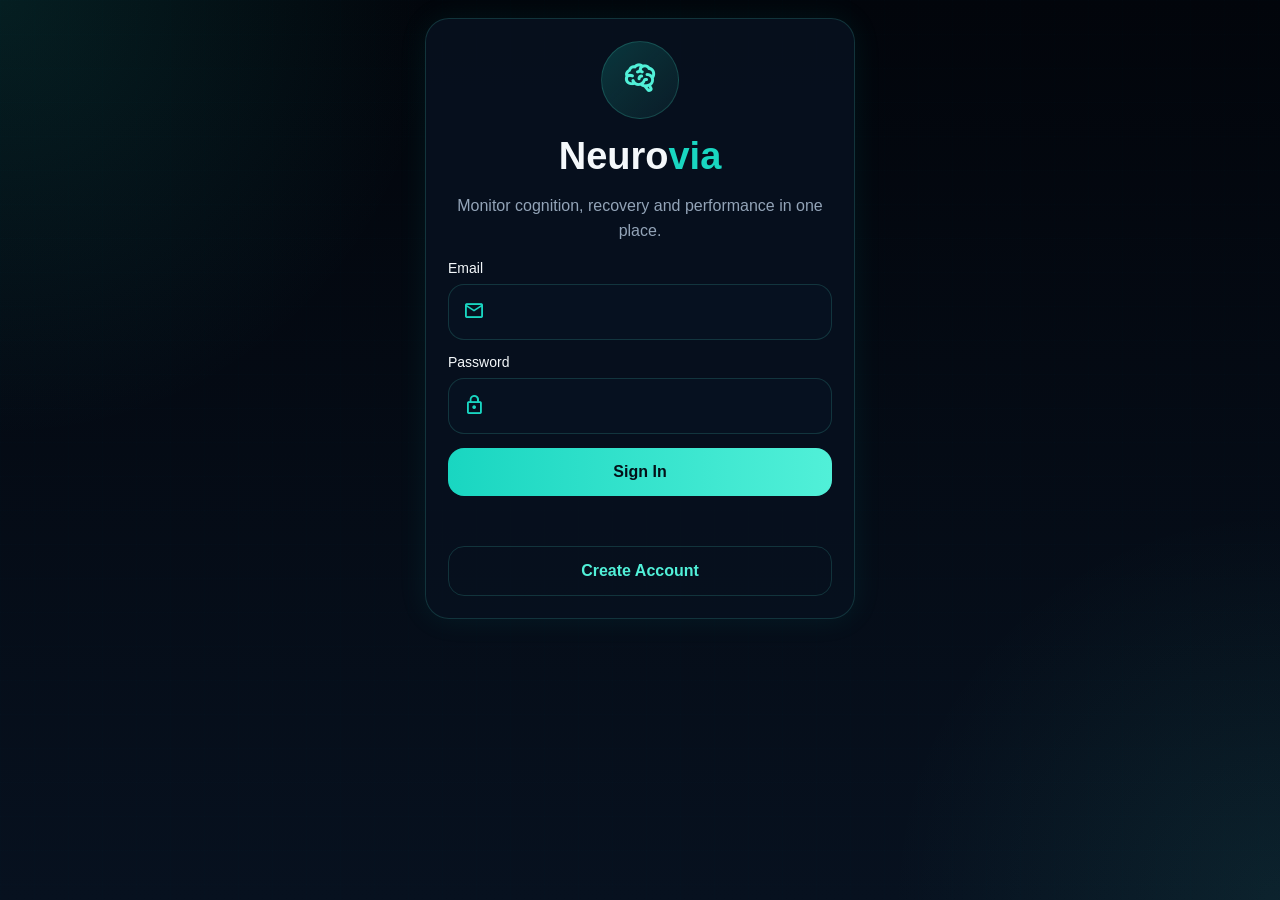
==== daily-update.html @ 48e44f4d "first commit" ====
<!DOCTYPE html>
<html lang="en">
<head>
  <meta charset="UTF-8" />
  <meta name="viewport" content="width=device-width, initial-scale=1.0" />
  <title>Daily Update - Neurovia</title>
  <link rel="stylesheet" href="css/materialdesignicons.min.css" />
  <link rel="stylesheet" href="css/personalizado.css" />
</head>
<body>
  <div class="grid-overlay"></div>
  <div class="screen-container">
    <div class="hero-card" style="max-width:520px;margin:auto;">
      <h1 class="section-title">Daily Data Update</h1>
      <p class="section-subtitle">Fill in today's data. This will update your scores, graphs and recommendations.</p>

      <form id="dailyUpdateForm">
        <div class="input-row"><label>What time did you sleep today?</label><div class="input-box"><input id="sleepTime" type="time"></div></div>
        <div class="input-row"><label>What time did you wake up today?</label><div class="input-box"><input id="wakeTime" type="time"></div></div>
        <div class="input-row"><label>How many liters of water did you drink today?</label><div class="input-box"><input id="waterLiters" type="number" step="0.1"></div></div>
        <div class="input-row"><label>Did you exercise today?</label><div class="input-box"><select id="exerciseToday"><option value="Yes">Yes</option><option value="No">No</option></select></div></div>
        <div class="input-row"><label>How many hours did you study today?</label><div class="input-box"><input id="studyHoursToday" type="number" step="0.5"></div></div>
        <div class="input-row"><label>Did you eat breakfast today?</label><div class="input-box"><select id="breakfastToday"><option value="Yes">Yes</option><option value="No">No</option></select></div></div>
        <div class="input-row"><label>Did you have difficulty sleeping today?</label><div class="input-box"><select id="difficultyToday"><option value="Yes">Yes</option><option value="No">No</option></select></div></div>
        <div class="input-row"><label>Did you feel mental fatigue today?</label><div class="input-box"><select id="fatigueToday"><option value="Yes">Yes</option><option value="No">No</option></select></div></div>
        <div class="input-row"><label>How stressed did you feel today? (1 to 10)</label><div class="input-box"><input id="stressToday" type="number" min="1" max="10"></div></div>
        <div class="input-row"><label>How rested did you feel on waking today? (0 to 4)</label><div class="input-box"><input id="restedToday" type="number" min="0" max="4"></div></div>
        <div class="input-row"><label>How distracting was your study environment today? (0 to 4)</label><div class="input-box"><input id="environmentToday" type="number" min="0" max="4"></div></div>
        <div class="input-row"><label>How many hours of screen use did you have before sleep today?</label><div class="input-box"><input id="screenHoursToday" type="number" step="0.5"></div></div>
        <div class="input-row"><label>How often did you take breaks while studying today? (0 to 4)</label><div class="input-box"><input id="breaksToday" type="number" min="0" max="4"></div></div>

        <button class="primary-btn" type="submit">Save today's data</button>
        <button class="secondary-btn" type="button" onclick="window.location.href='dashboard.html'">Back to dashboard</button>
        <p id="dailyUpdateMessage" class="message-text"></p>
      </form>
    </div>
  </div>

  <script src="js/storage.js"></script>
  <script src="js/questions.js"></script>
  <script src="js/scoring.js"></script>
  <script src="js/daily-update.js"></script>
</body>
</html>
---- css/personalizado.css ----
:root {
  --bg-main: #030712;
  --bg-secondary: #07111f;
  --card-bg: rgba(7, 17, 31, 0.92);
  --text-main: #f4f8fb;
  --text-soft: #93a4b8;
  --accent: #19d6c1;
  --accent-2: #51f0d8;
  --line: rgba(85, 242, 215, 0.16);
  --danger: #ff7b7b;
  --good: #34d399;
  --warn: #fbbf24;
  --bad: #fb7185;
}

* { box-sizing: border-box; }

html, body {
  margin: 0;
  padding: 0;
  min-height: 100%;
  font-family: Arial, Helvetica, sans-serif;
  background:
    radial-gradient(circle at top left, rgba(28, 213, 194, 0.12), transparent 28%),
    radial-gradient(circle at bottom right, rgba(71, 242, 215, 0.08), transparent 25%),
    linear-gradient(180deg, #02050b 0%, #07111f 100%);
  color: var(--text-main);
}

.screen-container {
  min-height: 100vh;
  padding: 18px 18px 96px;
  position: relative;
  overflow-x: hidden;
}

.grid-overlay {
  position: fixed;
  inset: 0;
  background-image:
    linear-gradient(rgba(35,82,108,0.12) 1px, transparent 1px),
    linear-gradient(90deg, rgba(35,82,108,0.12) 1px, transparent 1px);
  background-size: 34px 34px;
  opacity: 0.22;
  pointer-events: none;
  z-index: 0;
}

.hero-card, .card {
  position: relative;
  z-index: 1;
  background: var(--card-bg);
  border: 1px solid var(--line);
  border-radius: 24px;
  box-shadow: 0 0 30px rgba(25,214,193,0.08);
}

.hero-card {
  padding: 22px;
  margin-bottom: 18px;
}

.card {
  padding: 18px;
  margin-bottom: 16px;
}

.logo-circle {
  width: 78px;
  height: 78px;
  border-radius: 50%;
  display: flex;
  align-items: center;
  justify-content: center;
  background: linear-gradient(135deg, rgba(25,214,193,0.2), rgba(81,240,216,0.06));
  border: 1px solid rgba(81,240,216,0.18);
  margin: 0 auto 16px;
}

.logo-circle i {
  font-size: 36px;
  color: var(--accent-2);
}

.brand-title {
  font-size: 38px;
  margin: 0;
  font-weight: 800;
  text-align: center;
}

.brand-title span {
  color: var(--accent);
}

.brand-subtitle {
  color: var(--text-soft);
  line-height: 1.55;
  text-align: center;
}

.input-row {
  margin-bottom: 14px;
}

.input-row label {
  display: block;
  margin-bottom: 8px;
  font-size: 14px;
}

.input-box {
  display: flex;
  align-items: center;
  gap: 10px;
  min-height: 56px;
  padding: 0 14px;
  border-radius: 16px;
  border: 1px solid var(--line);
  background: rgba(8,18,34,0.85);
}

.input-box i {
  color: var(--accent);
  font-size: 22px;
}

.input-box input,
.input-box select,
.input-box textarea {
  flex: 1;
  background: transparent;
  color: var(--text-main);
  border: none;
  outline: none;
  font-size: 15px;
}

.primary-btn, .secondary-btn, .ghost-btn {
  width: 100%;
  border: none;
  border-radius: 16px;
  padding: 15px 16px;
  font-size: 16px;
  font-weight: 700;
  cursor: pointer;
}

.primary-btn {
  background: linear-gradient(90deg, var(--accent), var(--accent-2));
  color: #041018;
}

.secondary-btn {
  background: transparent;
  border: 1px solid var(--line);
  color: var(--accent-2);
}

.ghost-btn {
  background: rgba(255,255,255,0.04);
  color: var(--text-main);
}

.message-text {
  min-height: 20px;
  margin-top: 12px;
  color: var(--accent-2);
  text-align: center;
}

.message-text.error {
  color: var(--danger);
}

.progress-dots {
  display: grid;
  grid-template-columns: repeat(18, 1fr);
  gap: 4px;
  margin-bottom: 16px;
}

.progress-dot {
  height: 8px;
  border-radius: 999px;
  background: rgba(255,255,255,0.12);
}

.progress-dot.active {
  background: linear-gradient(90deg, var(--accent), var(--accent-2));
  box-shadow: 0 0 10px rgba(81,240,216,0.35);
}

.question-title {
  font-size: 25px;
  line-height: 1.35;
  text-align: center;
  margin-top: 0;
}

.question-subtitle, .muted {
  color: var(--text-soft);
}

.options-list {
  display: grid;
  gap: 12px;
}

.option-btn {
  width: 100%;
  text-align: left;
  min-height: 56px;
  border-radius: 16px;
  border: 1px solid var(--line);
  background: rgba(8,18,34,0.85);
  color: var(--text-main);
  padding: 14px 16px;
  font-size: 15px;
  cursor: pointer;
}

.option-btn.selected {
  border-color: rgba(81,240,216,0.65);
  background: rgba(25,214,193,0.16);
}

.row {
  display: grid;
  gap: 12px;
}

.row.two {
  grid-template-columns: repeat(2, 1fr);
}

.metric-card {
  padding: 16px;
  border-radius: 18px;
  background: rgba(255,255,255,0.04);
  border: 1px solid rgba(255,255,255,0.06);
}

.metric-label {
  font-size: 13px;
  color: var(--text-soft);
  text-transform: uppercase;
  letter-spacing: 1px;
}

.metric-value {
  font-size: 34px;
  margin-top: 8px;
  font-weight: 800;
}

.score-good { color: var(--good); }
.score-stable { color: var(--warn); }
.score-bad { color: var(--bad); }

.bar-wrap {
  margin-top: 10px;
}

.bar-label {
  display: flex;
  justify-content: space-between;
  font-size: 14px;
  margin-bottom: 6px;
}

.bar-bg {
  height: 10px;
  border-radius: 999px;
  background: rgba(255,255,255,0.08);
  overflow: hidden;
}

.bar-fill {
  height: 100%;
  border-radius: 999px;
  background: linear-gradient(90deg, var(--accent), var(--accent-2));
}

.compare-box {
  margin-top: 14px;
  padding: 14px;
  border-radius: 16px;
  background: rgba(255,255,255,0.03);
}

.tabbar {
  position: fixed;
  left: 0;
  right: 0;
  bottom: 0;
  display: grid;
  grid-template-columns: repeat(4, 1fr);
  gap: 8px;
  padding: 10px 10px calc(10px + env(safe-area-inset-bottom));
  background: rgba(9,14,24,0.96);
  border-top: 1px solid rgba(255,255,255,0.08);
  backdrop-filter: blur(8px);
  z-index: 10;
}

.tab-btn {
  border: none;
  background: transparent;
  color: var(--text-soft);
  padding: 10px 6px;
  border-radius: 14px;
  font-size: 12px;
  cursor: pointer;
}

.tab-btn i {
  display: block;
  font-size: 22px;
  margin-bottom: 4px;
}

.tab-btn.active {
  color: var(--accent-2);
  background: rgba(25,214,193,0.08);
}

.hidden {
  display: none !important;
}

.section-title {
  font-size: 28px;
  margin: 0 0 8px;
}

.section-subtitle {
  margin: 0 0 18px;
  color: var(--text-soft);
}

.recommendation-card {
  padding: 18px;
  border-radius: 20px;
  background: rgba(255,255,255,0.04);
  border: 1px solid var(--line);
  margin-bottom: 14px;
}

.recommendation-card h3 {
  margin-top: 0;
}

.profile-grid {
  display: grid;
  gap: 12px;
}

.profile-item {
  padding: 14px;
  border-radius: 16px;
  background: rgba(255,255,255,0.04);
}

.date-edit-row {
  display: grid;
  gap: 12px;
  margin: 14px 0;
}

@media (min-width: 768px) {
  .screen-container {
    max-width: 960px;
    margin: 0 auto;
  }

  .row.two {
    grid-template-columns: repeat(4, 1fr);
  }
}
.legend-row {
  display: flex;
  gap: 18px;
  flex-wrap: wrap;
  margin: 12px 0 4px;
}

.legend-item {
  display: flex;
  align-items: center;
  gap: 8px;
  color: var(--text-soft);
  font-size: 14px;
}

.legend-color {
  width: 14px;
  height: 14px;
  border-radius: 4px;
}

.legend-blue {
  background: #4da3ff;
}

.legend-green {
  background: #57f0c8;
}

.locked-field {
  opacity: 0.68;
  pointer-events: none;
}

.hidden-btn {
  display: none;
}

.mini-btn {
  border: 1px solid var(--line);
  background: transparent;
  color: var(--accent-2);
  border-radius: 12px;
  padding: 10px 12px;
  font-size: 13px;
  cursor: pointer;
  width: auto;
}

.profile-actions {
  display: grid;
  gap: 10px;
  margin-top: 16px;
}

.info-table {
  display: grid;
  gap: 10px;
}

.info-row {
  padding: 14px;
  border-radius: 16px;
  background: rgba(255,255,255,0.04);
  border: 1px solid rgba(255,255,255,0.05);
}

.chart-box {
  margin-top: 16px;
  padding: 14px;
  border-radius: 18px;
  background: rgba(255,255,255,0.03);
  border: 1px solid rgba(255,255,255,0.05);
}

.subtle-divider {
  height: 1px;
  background: rgba(255,255,255,0.08);
  margin: 18px 0;
}
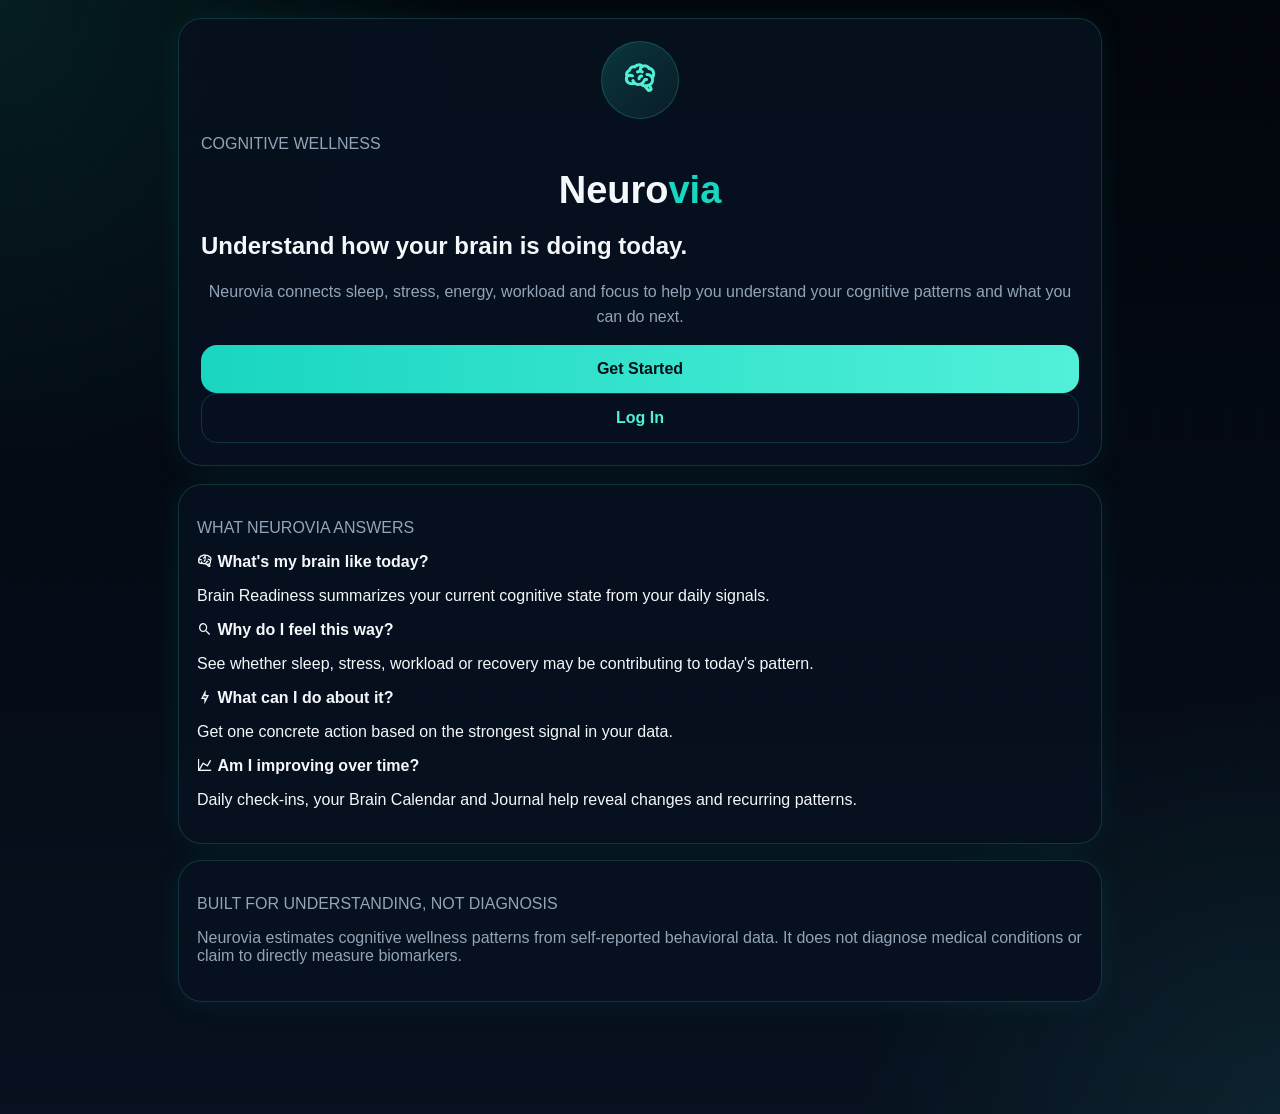
==== commit 7856f1f7: "Update daily-update.html" ====
--- a/daily-update.html
+++ b/daily-update.html
@@ -1,44 +1,381 @@
 <!DOCTYPE html>
 <html lang="en">
+
 <head>
-  <meta charset="UTF-8" />
-  <meta name="viewport" content="width=device-width, initial-scale=1.0" />
-  <title>Daily Update - Neurovia</title>
-  <link rel="stylesheet" href="css/materialdesignicons.min.css" />
-  <link rel="stylesheet" href="css/personalizado.css" />
+
+  <meta charset="UTF-8">
+
+  <meta
+    name="viewport"
+    content="width=device-width, initial-scale=1.0"
+  >
+
+  <title>
+    Daily Check-In - Neurovia
+  </title>
+
+  <link
+    rel="stylesheet"
+    href="css/materialdesignicons.min.css"
+  >
+
+  <link
+    rel="stylesheet"
+    href="css/personalizado.css"
+  >
+
 </head>
+
+
 <body>
+
   <div class="grid-overlay"></div>
-  <div class="screen-container">
-    <div class="hero-card" style="max-width:520px;margin:auto;">
-      <h1 class="section-title">Daily Data Update</h1>
-      <p class="section-subtitle">Fill in today's data. This will update your scores, graphs and recommendations.</p>
+
+
+  <main class="screen-container">
+
+    <div
+      class="hero-card"
+      style="max-width:520px;margin:0 auto;"
+    >
+
+      <p class="muted">
+        DAILY CHECK-IN
+      </p>
+
+
+      <h1 class="section-title">
+        How is your brain doing today?
+      </h1>
+
+
+      <p class="section-subtitle">
+        A quick check-in helps Neurovia estimate
+        cognitive load, recovery, sleep debt and
+        Brain Readiness.
+      </p>
+
 
       <form id="dailyUpdateForm">
-        <div class="input-row"><label>What time did you sleep today?</label><div class="input-box"><input id="sleepTime" type="time"></div></div>
-        <div class="input-row"><label>What time did you wake up today?</label><div class="input-box"><input id="wakeTime" type="time"></div></div>
-        <div class="input-row"><label>How many liters of water did you drink today?</label><div class="input-box"><input id="waterLiters" type="number" step="0.1"></div></div>
-        <div class="input-row"><label>Did you exercise today?</label><div class="input-box"><select id="exerciseToday"><option value="Yes">Yes</option><option value="No">No</option></select></div></div>
-        <div class="input-row"><label>How many hours did you study today?</label><div class="input-box"><input id="studyHoursToday" type="number" step="0.5"></div></div>
-        <div class="input-row"><label>Did you eat breakfast today?</label><div class="input-box"><select id="breakfastToday"><option value="Yes">Yes</option><option value="No">No</option></select></div></div>
-        <div class="input-row"><label>Did you have difficulty sleeping today?</label><div class="input-box"><select id="difficultyToday"><option value="Yes">Yes</option><option value="No">No</option></select></div></div>
-        <div class="input-row"><label>Did you feel mental fatigue today?</label><div class="input-box"><select id="fatigueToday"><option value="Yes">Yes</option><option value="No">No</option></select></div></div>
-        <div class="input-row"><label>How stressed did you feel today? (1 to 10)</label><div class="input-box"><input id="stressToday" type="number" min="1" max="10"></div></div>
-        <div class="input-row"><label>How rested did you feel on waking today? (0 to 4)</label><div class="input-box"><input id="restedToday" type="number" min="0" max="4"></div></div>
-        <div class="input-row"><label>How distracting was your study environment today? (0 to 4)</label><div class="input-box"><input id="environmentToday" type="number" min="0" max="4"></div></div>
-        <div class="input-row"><label>How many hours of screen use did you have before sleep today?</label><div class="input-box"><input id="screenHoursToday" type="number" step="0.5"></div></div>
-        <div class="input-row"><label>How often did you take breaks while studying today? (0 to 4)</label><div class="input-box"><input id="breaksToday" type="number" min="0" max="4"></div></div>
-
-        <button class="primary-btn" type="submit">Save today's data</button>
-        <button class="secondary-btn" type="button" onclick="window.location.href='dashboard.html'">Back to dashboard</button>
-        <p id="dailyUpdateMessage" class="message-text"></p>
+
+
+        <div class="input-row">
+
+          <label>
+            What time did you fall asleep?
+          </label>
+
+          <div class="input-box">
+
+            <i class="mdi mdi-weather-night"></i>
+
+            <input
+              id="sleepTime"
+              type="time"
+              required
+            >
+
+          </div>
+
+        </div>
+
+
+        <div class="input-row">
+
+          <label>
+            What time did you wake up?
+          </label>
+
+          <div class="input-box">
+
+            <i class="mdi mdi-weather-sunset-up"></i>
+
+            <input
+              id="wakeTime"
+              type="time"
+              required
+            >
+
+          </div>
+
+        </div>
+
+
+        <div class="input-row">
+
+          <label>
+            How was your sleep quality?
+          </label>
+
+          <div class="input-box">
+
+            <i class="mdi mdi-bed-outline"></i>
+
+            <select
+              id="sleepQuality"
+              required
+            >
+
+              <option value="">
+                Select 1–10
+              </option>
+
+              <option value="1">
+                1 — Very poor
+              </option>
+
+              <option value="2">2</option>
+
+              <option value="3">3</option>
+
+              <option value="4">4</option>
+
+              <option value="5">
+                5 — Average
+              </option>
+
+              <option value="6">6</option>
+
+              <option value="7">7</option>
+
+              <option value="8">8</option>
+
+              <option value="9">9</option>
+
+              <option value="10">
+                10 — Excellent
+              </option>
+
+            </select>
+
+          </div>
+
+        </div>
+
+
+        <div class="input-row">
+
+          <label>
+            How stressed do you feel today?
+          </label>
+
+          <div class="input-box">
+
+            <i class="mdi mdi-brain"></i>
+
+            <select
+              id="stressLevel"
+              required
+            >
+
+              <option value="">
+                Select 1–10
+              </option>
+
+              <option value="1">
+                1 — Very low
+              </option>
+
+              <option value="2">2</option>
+              <option value="3">3</option>
+              <option value="4">4</option>
+
+              <option value="5">
+                5 — Moderate
+              </option>
+
+              <option value="6">6</option>
+              <option value="7">7</option>
+              <option value="8">8</option>
+              <option value="9">9</option>
+
+              <option value="10">
+                10 — Very high
+              </option>
+
+            </select>
+
+          </div>
+
+        </div>
+
+
+        <div class="input-row">
+
+          <label>
+            How is your energy today?
+          </label>
+
+          <div class="input-box">
+
+            <i class="mdi mdi-lightning-bolt-outline"></i>
+
+            <select
+              id="energyLevel"
+              required
+            >
+
+              <option value="">
+                Select 1–10
+              </option>
+
+              <option value="1">
+                1 — Exhausted
+              </option>
+
+              <option value="2">2</option>
+              <option value="3">3</option>
+              <option value="4">4</option>
+
+              <option value="5">
+                5 — Moderate
+              </option>
+
+              <option value="6">6</option>
+              <option value="7">7</option>
+              <option value="8">8</option>
+              <option value="9">9</option>
+
+              <option value="10">
+                10 — Very energized
+              </option>
+
+            </select>
+
+          </div>
+
+        </div>
+
+
+        <div class="input-row">
+
+          <label>
+            How mentally demanding is your day?
+          </label>
+
+          <div class="input-box">
+
+            <i class="mdi mdi-chart-timeline-variant"></i>
+
+            <select
+              id="workloadLevel"
+              required
+            >
+
+              <option value="">
+                Select 1–10
+              </option>
+
+              <option value="1">
+                1 — Very light
+              </option>
+
+              <option value="2">2</option>
+              <option value="3">3</option>
+              <option value="4">4</option>
+
+              <option value="5">
+                5 — Moderate
+              </option>
+
+              <option value="6">6</option>
+              <option value="7">7</option>
+              <option value="8">8</option>
+              <option value="9">9</option>
+
+              <option value="10">
+                10 — Extremely demanding
+              </option>
+
+            </select>
+
+          </div>
+
+        </div>
+
+
+        <div class="input-row">
+
+          <label>
+            How well can you focus today?
+          </label>
+
+          <div class="input-box">
+
+            <i class="mdi mdi-crosshairs-gps"></i>
+
+            <select
+              id="focusLevel"
+              required
+            >
+
+              <option value="">
+                Select 1–10
+              </option>
+
+              <option value="1">
+                1 — Cannot focus
+              </option>
+
+              <option value="2">2</option>
+              <option value="3">3</option>
+              <option value="4">4</option>
+
+              <option value="5">
+                5 — Moderate
+              </option>
+
+              <option value="6">6</option>
+              <option value="7">7</option>
+              <option value="8">8</option>
+              <option value="9">9</option>
+
+              <option value="10">
+                10 — Very focused
+              </option>
+
+            </select>
+
+          </div>
+
+        </div>
+
+
+        <button
+          class="primary-btn"
+          type="submit"
+        >
+          Analyze my day
+        </button>
+
+
+        <button
+          class="secondary-btn"
+          type="button"
+          style="margin-top:10px;"
+          onclick="window.location.href='dashboard.html'"
+        >
+          Back
+        </button>
+
+
+        <p
+          id="dailyUpdateMessage"
+          class="message-text"
+        ></p>
+
       </form>
+
     </div>
-  </div>
+
+  </main>
+
 
   <script src="js/storage.js"></script>
-  <script src="js/questions.js"></script>
+
   <script src="js/scoring.js"></script>
+
   <script src="js/daily-update.js"></script>
+
 </body>
 </html>
--- a/css/personalizado.css
+++ b/css/personalizado.css
@@ -457,4 +457,278 @@
   height: 1px;
   background: rgba(255,255,255,0.08);
   margin: 18px 0;
+}
+/* =========================
+   NEW NEUROVIA EXPERIENCE
+   ========================= */
+
+.brain-readiness-number {
+  font-size: 76px;
+  line-height: 1;
+  font-weight: 900;
+  letter-spacing: -4px;
+  margin: 18px 0 10px;
+  background:
+    linear-gradient(
+      135deg,
+      #ffffff,
+      var(--accent-2)
+    );
+  -webkit-background-clip: text;
+  -webkit-text-fill-color: transparent;
+}
+
+.signal-grid {
+  display: grid;
+  grid-template-columns:
+    repeat(2, 1fr);
+  gap: 10px;
+}
+
+.signal-grid > div {
+  padding: 14px;
+  border-radius: 16px;
+  background:
+    rgba(255,255,255,0.04);
+  border:
+    1px solid
+    rgba(255,255,255,0.06);
+}
+
+.signal-grid span {
+  display: block;
+  color: var(--text-soft);
+  font-size: 12px;
+  text-transform: uppercase;
+  letter-spacing: 0.8px;
+  margin-bottom: 7px;
+}
+
+.signal-grid strong {
+  font-size: 20px;
+}
+
+.recovery-action {
+  margin-top: 14px;
+  padding: 16px;
+  border-radius: 16px;
+  background:
+    rgba(25,214,193,0.08);
+  border:
+    1px solid
+    rgba(81,240,216,0.16);
+  line-height: 1.55;
+}
+
+
+/* Brain Calendar */
+
+.brain-calendar-list {
+  display: grid;
+  gap: 12px;
+}
+
+.calendar-day-card {
+  padding: 16px;
+  border-radius: 18px;
+  background:
+    rgba(255,255,255,0.035);
+  border:
+    1px solid
+    rgba(255,255,255,0.07);
+}
+
+.calendar-day-top {
+  display: flex;
+  align-items: center;
+  justify-content: space-between;
+  gap: 12px;
+  margin-bottom: 12px;
+}
+
+.risk-pill {
+  padding: 6px 10px;
+  border-radius: 999px;
+  font-size: 11px;
+  font-weight: 800;
+  text-transform: uppercase;
+  letter-spacing: 0.8px;
+}
+
+.risk-low {
+  border-color:
+    rgba(52,211,153,0.22);
+}
+
+.risk-low .risk-pill {
+  color: #34d399;
+  background:
+    rgba(52,211,153,0.10);
+}
+
+.risk-moderate {
+  border-color:
+    rgba(251,191,36,0.30);
+}
+
+.risk-moderate .risk-pill {
+  color: #fbbf24;
+  background:
+    rgba(251,191,36,0.10);
+}
+
+.risk-high {
+  border-color:
+    rgba(251,113,133,0.35);
+  box-shadow:
+    0 0 25px
+    rgba(251,113,133,0.06);
+}
+
+.risk-high .risk-pill {
+  color: #fb7185;
+  background:
+    rgba(251,113,133,0.12);
+}
+
+.calendar-event {
+  display: flex;
+  justify-content: space-between;
+  align-items: center;
+  gap: 12px;
+  padding: 11px 0;
+  border-top:
+    1px solid
+    rgba(255,255,255,0.05);
+}
+
+.delete-event-btn,
+.delete-journal-btn {
+  width: 34px;
+  height: 34px;
+  flex: 0 0 34px;
+  border: none;
+  border-radius: 50%;
+  background:
+    rgba(251,113,133,0.10);
+  color: #fb7185;
+  font-size: 20px;
+  cursor: pointer;
+}
+
+.calendar-warning {
+  margin-top: 12px;
+  padding: 12px;
+  border-radius: 14px;
+  background:
+    rgba(251,191,36,0.06);
+  color: var(--text-soft);
+  line-height: 1.5;
+  font-size: 14px;
+}
+
+
+/* Brain Journal */
+
+.journal-tags {
+  display: flex;
+  flex-wrap: wrap;
+  gap: 8px;
+}
+
+.journal-tag input {
+  display: none;
+}
+
+.journal-tag span {
+  display: block;
+  padding: 9px 12px;
+  border-radius: 999px;
+  border:
+    1px solid
+    var(--line);
+  color:
+    var(--text-soft);
+  font-size: 13px;
+  cursor: pointer;
+}
+
+.journal-tag input:checked + span {
+  color:
+    var(--accent-2);
+  background:
+    rgba(25,214,193,0.14);
+  border-color:
+    rgba(81,240,216,0.5);
+}
+
+.pattern-card {
+  padding: 15px;
+  margin-top: 10px;
+  border-radius: 16px;
+  background:
+    rgba(25,214,193,0.055);
+  border:
+    1px solid
+    rgba(81,240,216,0.12);
+}
+
+.pattern-card p {
+  margin-bottom: 0;
+  color: var(--text-soft);
+  line-height: 1.5;
+}
+
+.journal-entry {
+  padding: 15px 0;
+  border-bottom:
+    1px solid
+    rgba(255,255,255,0.07);
+}
+
+.journal-entry:last-child {
+  border-bottom: none;
+}
+
+.journal-entry-top {
+  display: flex;
+  align-items: center;
+  justify-content: space-between;
+}
+
+.journal-entry p {
+  color: var(--text-soft);
+  line-height: 1.5;
+}
+
+.journal-tag-row {
+  display: flex;
+  flex-wrap: wrap;
+  gap: 6px;
+}
+
+.journal-tag-row span {
+  padding: 6px 9px;
+  border-radius: 999px;
+  font-size: 11px;
+  background:
+    rgba(81,240,216,0.08);
+  color:
+    var(--accent-2);
+}
+
+
+/* Desktop */
+
+@media (min-width: 768px) {
+
+  .signal-grid {
+    grid-template-columns:
+      repeat(5, 1fr);
+  }
+
+  .brain-readiness-number {
+    font-size: 92px;
+  }
+
 }
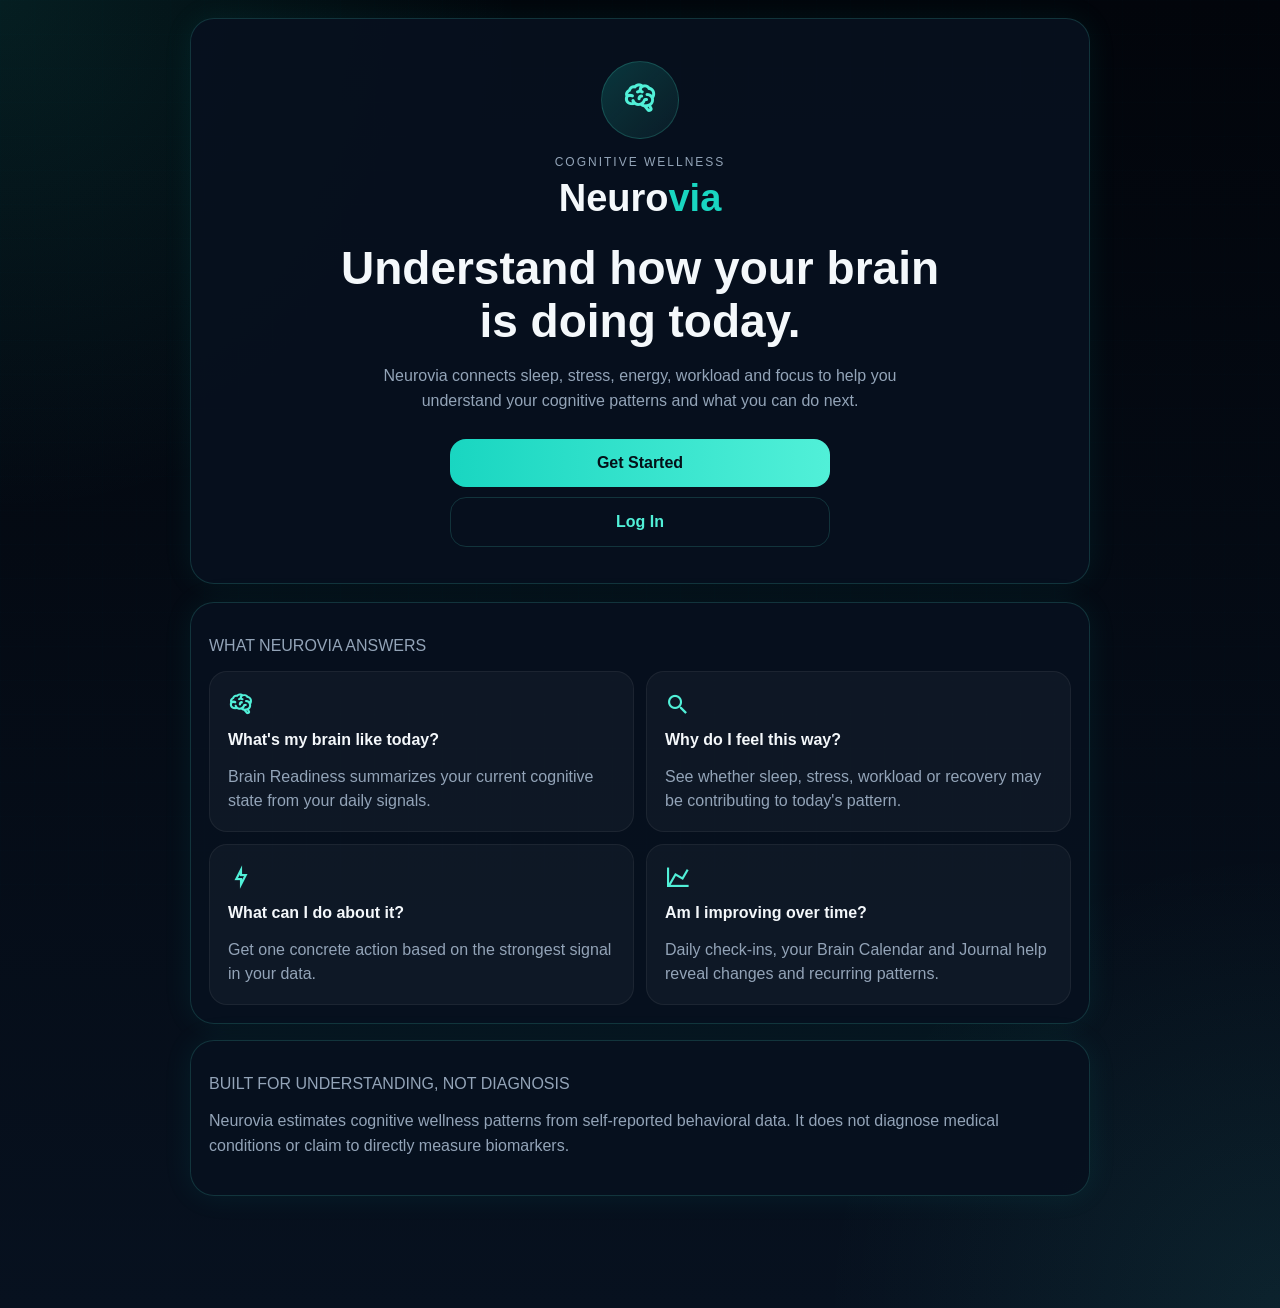
==== commit 7a391c09: "Update daily-update.html" ====
--- a/daily-update.html
+++ b/daily-update.html
@@ -1,4 +1,5 @@
 <!DOCTYPE html>
+
 <html lang="en">
 
 <head>
@@ -34,10 +35,15 @@
 
   <main class="screen-container">
 
+
     <div
       class="hero-card"
-      style="max-width:520px;margin:0 auto;"
+      style="
+        max-width:520px;
+        margin:0 auto;
+      "
     >
+
 
       <p class="muted">
         DAILY CHECK-IN
@@ -50,24 +56,37 @@
 
 
       <p class="section-subtitle">
-        A quick check-in helps Neurovia estimate
-        cognitive load, recovery, sleep debt and
-        Brain Readiness.
+
+        Track the signals that change from
+        day to day.
+
+        Neurovia uses them to estimate
+        Brain Readiness, Recovery and
+        Cognitive Load and to build
+        personal patterns over time.
+
       </p>
 
 
       <form id="dailyUpdateForm">
 
 
+        <!-- SLEEP TIME -->
+
+
         <div class="input-row">
 
           <label>
             What time did you fall asleep?
           </label>
 
-          <div class="input-box">
-
-            <i class="mdi mdi-weather-night"></i>
+
+          <div class="input-box">
+
+            <i
+              class="mdi mdi-weather-night"
+            ></i>
+
 
             <input
               id="sleepTime"
@@ -80,15 +99,22 @@
         </div>
 
 
+        <!-- WAKE TIME -->
+
+
         <div class="input-row">
 
           <label>
             What time did you wake up?
           </label>
 
-          <div class="input-box">
-
-            <i class="mdi mdi-weather-sunset-up"></i>
+
+          <div class="input-box">
+
+            <i
+              class="mdi mdi-weather-sunset-up"
+            ></i>
+
 
             <input
               id="wakeTime"
@@ -101,15 +127,22 @@
         </div>
 
 
+        <!-- SLEEP QUALITY -->
+
+
         <div class="input-row">
 
           <label>
             How was your sleep quality?
           </label>
 
-          <div class="input-box">
-
-            <i class="mdi mdi-bed-outline"></i>
+
+          <div class="input-box">
+
+            <i
+              class="mdi mdi-bed-outline"
+            ></i>
+
 
             <select
               id="sleepQuality"
@@ -153,15 +186,137 @@
         </div>
 
 
+        <!-- RESTED -->
+
+
+        <div class="input-row">
+
+          <label>
+            How rested did you feel when you woke up?
+          </label>
+
+
+          <div class="input-box">
+
+            <i
+              class="mdi mdi-weather-sunny"
+            ></i>
+
+
+            <select
+              id="restedLevel"
+              required
+            >
+
+              <option value="">
+                Select 1–10
+              </option>
+
+              <option value="1">
+                1 — Not rested at all
+              </option>
+
+              <option value="2">2</option>
+
+              <option value="3">3</option>
+
+              <option value="4">4</option>
+
+              <option value="5">
+                5 — Moderate
+              </option>
+
+              <option value="6">6</option>
+
+              <option value="7">7</option>
+
+              <option value="8">8</option>
+
+              <option value="9">9</option>
+
+              <option value="10">
+                10 — Fully rested
+              </option>
+
+            </select>
+
+          </div>
+
+        </div>
+
+
+        <!-- SCREEN BEFORE SLEEP -->
+
+
+        <div class="input-row">
+
+          <label>
+
+            How much screen time did you have
+            during the hour before sleep?
+
+          </label>
+
+
+          <div class="input-box">
+
+            <i
+              class="mdi mdi-cellphone"
+            ></i>
+
+
+            <select
+              id="screenBeforeSleep"
+              required
+            >
+
+              <option value="">
+                Select
+              </option>
+
+              <option value="None">
+                None
+              </option>
+
+              <option value="Less than 15 min">
+                Less than 15 min
+              </option>
+
+              <option value="15 to 30 min">
+                15 to 30 min
+              </option>
+
+              <option value="30 to 45 min">
+                30 to 45 min
+              </option>
+
+              <option value="More than 45 min">
+                More than 45 min
+              </option>
+
+            </select>
+
+          </div>
+
+        </div>
+
+
+        <!-- STRESS -->
+
+
         <div class="input-row">
 
           <label>
             How stressed do you feel today?
           </label>
 
-          <div class="input-box">
-
-            <i class="mdi mdi-brain"></i>
+
+          <div class="input-box">
+
+            <i
+              class="mdi mdi-brain"
+            ></i>
+
 
             <select
               id="stressLevel"
@@ -177,7 +332,9 @@
               </option>
 
               <option value="2">2</option>
+
               <option value="3">3</option>
+
               <option value="4">4</option>
 
               <option value="5">
@@ -185,8 +342,11 @@
               </option>
 
               <option value="6">6</option>
+
               <option value="7">7</option>
+
               <option value="8">8</option>
+
               <option value="9">9</option>
 
               <option value="10">
@@ -200,15 +360,22 @@
         </div>
 
 
+        <!-- ENERGY -->
+
+
         <div class="input-row">
 
           <label>
             How is your energy today?
           </label>
 
-          <div class="input-box">
-
-            <i class="mdi mdi-lightning-bolt-outline"></i>
+
+          <div class="input-box">
+
+            <i
+              class="mdi mdi-lightning-bolt-outline"
+            ></i>
+
 
             <select
               id="energyLevel"
@@ -224,7 +391,9 @@
               </option>
 
               <option value="2">2</option>
+
               <option value="3">3</option>
+
               <option value="4">4</option>
 
               <option value="5">
@@ -232,8 +401,11 @@
               </option>
 
               <option value="6">6</option>
+
               <option value="7">7</option>
+
               <option value="8">8</option>
+
               <option value="9">9</option>
 
               <option value="10">
@@ -247,15 +419,22 @@
         </div>
 
 
-        <div class="input-row">
-
-          <label>
-            How mentally demanding is your day?
-          </label>
-
-          <div class="input-box">
-
-            <i class="mdi mdi-chart-timeline-variant"></i>
+        <!-- MENTAL DEMAND -->
+
+
+        <div class="input-row">
+
+          <label>
+            How mentally demanding was your day?
+          </label>
+
+
+          <div class="input-box">
+
+            <i
+              class="mdi mdi-chart-timeline-variant"
+            ></i>
+
 
             <select
               id="workloadLevel"
@@ -271,7 +450,9 @@
               </option>
 
               <option value="2">2</option>
+
               <option value="3">3</option>
+
               <option value="4">4</option>
 
               <option value="5">
@@ -279,8 +460,11 @@
               </option>
 
               <option value="6">6</option>
+
               <option value="7">7</option>
+
               <option value="8">8</option>
+
               <option value="9">9</option>
 
               <option value="10">
@@ -294,15 +478,127 @@
         </div>
 
 
-        <div class="input-row">
-
-          <label>
-            How well can you focus today?
-          </label>
-
-          <div class="input-box">
-
-            <i class="mdi mdi-crosshairs-gps"></i>
+        <!-- DISTRACTION -->
+
+
+        <div class="input-row">
+
+          <label>
+            How distracting was your environment?
+          </label>
+
+
+          <div class="input-box">
+
+            <i
+              class="mdi mdi-eye-off-outline"
+            ></i>
+
+
+            <select
+              id="distractionLevel"
+              required
+            >
+
+              <option value="">
+                Select 1–5
+              </option>
+
+              <option value="1">
+                1 — Very focused environment
+              </option>
+
+              <option value="2">
+                2 — Slightly distracting
+              </option>
+
+              <option value="3">
+                3 — Moderately distracting
+              </option>
+
+              <option value="4">
+                4 — Very distracting
+              </option>
+
+              <option value="5">
+                5 — Extremely distracting
+              </option>
+
+            </select>
+
+          </div>
+
+        </div>
+
+
+        <!-- BREAKS -->
+
+
+        <div class="input-row">
+
+          <label>
+
+            Did you take real breaks between
+            demanding activities today?
+
+          </label>
+
+
+          <div class="input-box">
+
+            <i
+              class="mdi mdi-coffee-outline"
+            ></i>
+
+
+            <select
+              id="breaksLevel"
+              required
+            >
+
+              <option value="">
+                Select
+              </option>
+
+              <option value="None">
+                None
+              </option>
+
+              <option value="Few">
+                Few
+              </option>
+
+              <option value="Some">
+                Some
+              </option>
+
+              <option value="Enough">
+                Enough
+              </option>
+
+            </select>
+
+          </div>
+
+        </div>
+
+
+        <!-- FOCUS -->
+
+
+        <div class="input-row">
+
+          <label>
+            How well could you focus today?
+          </label>
+
+
+          <div class="input-box">
+
+            <i
+              class="mdi mdi-crosshairs-gps"
+            ></i>
+
 
             <select
               id="focusLevel"
@@ -314,11 +610,13 @@
               </option>
 
               <option value="1">
-                1 — Cannot focus
+                1 — Could not focus
               </option>
 
               <option value="2">2</option>
+
               <option value="3">3</option>
+
               <option value="4">4</option>
 
               <option value="5">
@@ -326,8 +624,11 @@
               </option>
 
               <option value="6">6</option>
+
               <option value="7">7</option>
+
               <option value="8">8</option>
+
               <option value="9">9</option>
 
               <option value="10">
@@ -353,7 +654,10 @@
           class="secondary-btn"
           type="button"
           style="margin-top:10px;"
-          onclick="window.location.href='dashboard.html'"
+          onclick="
+            window.location.href =
+            'dashboard.html'
+          "
         >
           Back
         </button>
@@ -364,18 +668,31 @@
           class="message-text"
         ></p>
 
+
       </form>
 
+
     </div>
 
+
   </main>
 
 
-  <script src="js/storage.js"></script>
-
-  <script src="js/scoring.js"></script>
-
-  <script src="js/daily-update.js"></script>
+  <script
+    src="js/storage.js"
+  ></script>
+
+
+  <script
+    src="js/scoring.js"
+  ></script>
+
+
+  <script
+    src="js/daily-update.js"
+  ></script>
+
 
 </body>
+
 </html>
--- a/css/personalizado.css
+++ b/css/personalizado.css
@@ -13,18 +13,42 @@
   --bad: #fb7185;
 }
 
-* { box-sizing: border-box; }
-
-html, body {
+* {
+  box-sizing: border-box;
+}
+
+html,
+body {
   margin: 0;
   padding: 0;
   min-height: 100%;
   font-family: Arial, Helvetica, sans-serif;
-  background:
-    radial-gradient(circle at top left, rgba(28, 213, 194, 0.12), transparent 28%),
-    radial-gradient(circle at bottom right, rgba(71, 242, 215, 0.08), transparent 25%),
-    linear-gradient(180deg, #02050b 0%, #07111f 100%);
+
+  background:
+    radial-gradient(
+      circle at top left,
+      rgba(28, 213, 194, 0.12),
+      transparent 28%
+    ),
+    radial-gradient(
+      circle at bottom right,
+      rgba(71, 242, 215, 0.08),
+      transparent 25%
+    ),
+    linear-gradient(
+      180deg,
+      #02050b 0%,
+      #07111f 100%
+    );
+
   color: var(--text-main);
+}
+
+button,
+input,
+select,
+textarea {
+  font-family: inherit;
 }
 
 .screen-container {
@@ -37,22 +61,40 @@
 .grid-overlay {
   position: fixed;
   inset: 0;
+
   background-image:
-    linear-gradient(rgba(35,82,108,0.12) 1px, transparent 1px),
-    linear-gradient(90deg, rgba(35,82,108,0.12) 1px, transparent 1px);
+    linear-gradient(
+      rgba(35,82,108,0.12) 1px,
+      transparent 1px
+    ),
+    linear-gradient(
+      90deg,
+      rgba(35,82,108,0.12) 1px,
+      transparent 1px
+    );
+
   background-size: 34px 34px;
   opacity: 0.22;
   pointer-events: none;
   z-index: 0;
 }
 
-.hero-card, .card {
+.hero-card,
+.card {
   position: relative;
   z-index: 1;
+
   background: var(--card-bg);
-  border: 1px solid var(--line);
+
+  border:
+    1px solid
+    var(--line);
+
   border-radius: 24px;
-  box-shadow: 0 0 30px rgba(25,214,193,0.08);
+
+  box-shadow:
+    0 0 30px
+    rgba(25,214,193,0.08);
 }
 
 .hero-card {
@@ -69,12 +111,24 @@
   width: 78px;
   height: 78px;
   border-radius: 50%;
+
   display: flex;
   align-items: center;
   justify-content: center;
-  background: linear-gradient(135deg, rgba(25,214,193,0.2), rgba(81,240,216,0.06));
-  border: 1px solid rgba(81,240,216,0.18);
-  margin: 0 auto 16px;
+
+  background:
+    linear-gradient(
+      135deg,
+      rgba(25,214,193,0.2),
+      rgba(81,240,216,0.06)
+    );
+
+  border:
+    1px solid
+    rgba(81,240,216,0.18);
+
+  margin:
+    0 auto 16px;
 }
 
 .logo-circle i {
@@ -113,11 +167,18 @@
   display: flex;
   align-items: center;
   gap: 10px;
+
   min-height: 56px;
   padding: 0 14px;
+
   border-radius: 16px;
-  border: 1px solid var(--line);
-  background: rgba(8,18,34,0.85);
+
+  border:
+    1px solid
+    var(--line);
+
+  background:
+    rgba(8,18,34,0.85);
 }
 
 .input-box i {
@@ -129,43 +190,76 @@
 .input-box select,
 .input-box textarea {
   flex: 1;
+  width: 100%;
+
   background: transparent;
   color: var(--text-main);
+
   border: none;
   outline: none;
+
   font-size: 15px;
 }
 
-.primary-btn, .secondary-btn, .ghost-btn {
+.input-box textarea {
+  resize: vertical;
+  padding: 14px 0;
+}
+
+.input-box select option {
+  background: #07111f;
+  color: var(--text-main);
+}
+
+.primary-btn,
+.secondary-btn,
+.ghost-btn {
   width: 100%;
   border: none;
   border-radius: 16px;
+
   padding: 15px 16px;
+
   font-size: 16px;
   font-weight: 700;
+
   cursor: pointer;
 }
 
 .primary-btn {
-  background: linear-gradient(90deg, var(--accent), var(--accent-2));
+  background:
+    linear-gradient(
+      90deg,
+      var(--accent),
+      var(--accent-2)
+    );
+
   color: #041018;
 }
 
 .secondary-btn {
   background: transparent;
-  border: 1px solid var(--line);
+
+  border:
+    1px solid
+    var(--line);
+
   color: var(--accent-2);
 }
 
 .ghost-btn {
-  background: rgba(255,255,255,0.04);
+  background:
+    rgba(255,255,255,0.04);
+
   color: var(--text-main);
 }
 
 .message-text {
   min-height: 20px;
   margin-top: 12px;
+
   color: var(--accent-2);
+
   text-align: center;
 }
 
@@ -175,30 +269,47 @@
 
 .progress-dots {
   display: grid;
-  grid-template-columns: repeat(18, 1fr);
+
+  grid-template-columns:
+    repeat(18, 1fr);
+
   gap: 4px;
+
   margin-bottom: 16px;
 }
 
 .progress-dot {
   height: 8px;
   border-radius: 999px;
-  background: rgba(255,255,255,0.12);
+
+  background:
+    rgba(255,255,255,0.12);
 }
 
 .progress-dot.active {
-  background: linear-gradient(90deg, var(--accent), var(--accent-2));
-  box-shadow: 0 0 10px rgba(81,240,216,0.35);
+  background:
+    linear-gradient(
+      90deg,
+      var(--accent),
+      var(--accent-2)
+    );
+
+  box-shadow:
+    0 0 10px
+    rgba(81,240,216,0.35);
 }
 
 .question-title {
   font-size: 25px;
   line-height: 1.35;
+
   text-align: center;
+
   margin-top: 0;
 }
 
-.question-subtitle, .muted {
+.question-subtitle,
+.muted {
   color: var(--text-soft);
 }
 
@@ -210,19 +321,33 @@
 .option-btn {
   width: 100%;
   text-align: left;
+
   min-height: 56px;
+
   border-radius: 16px;
-  border: 1px solid var(--line);
-  background: rgba(8,18,34,0.85);
+
+  border:
+    1px solid
+    var(--line);
+
+  background:
+    rgba(8,18,34,0.85);
+
   color: var(--text-main);
+
   padding: 14px 16px;
+
   font-size: 15px;
+
   cursor: pointer;
 }
 
 .option-btn.selected {
-  border-color: rgba(81,240,216,0.65);
-  background: rgba(25,214,193,0.16);
+  border-color:
+    rgba(81,240,216,0.65);
+
+  background:
+    rgba(25,214,193,0.16);
 }
 
 .row {
@@ -231,19 +356,27 @@
 }
 
 .row.two {
-  grid-template-columns: repeat(2, 1fr);
+  grid-template-columns:
+    repeat(2, 1fr);
 }
 
 .metric-card {
   padding: 16px;
+
   border-radius: 18px;
-  background: rgba(255,255,255,0.04);
-  border: 1px solid rgba(255,255,255,0.06);
+
+  background:
+    rgba(255,255,255,0.04);
+
+  border:
+    1px solid
+    rgba(255,255,255,0.06);
 }
 
 .metric-label {
   font-size: 13px;
   color: var(--text-soft);
+
   text-transform: uppercase;
   letter-spacing: 1px;
 }
@@ -254,9 +387,17 @@
   font-weight: 800;
 }
 
-.score-good { color: var(--good); }
-.score-stable { color: var(--warn); }
-.score-bad { color: var(--bad); }
+.score-good {
+  color: var(--good);
+}
+
+.score-stable {
+  color: var(--warn);
+}
+
+.score-bad {
+  color: var(--bad);
+}
 
 .bar-wrap {
   margin-top: 10px;
@@ -265,64 +406,114 @@
 .bar-label {
   display: flex;
   justify-content: space-between;
+
   font-size: 14px;
+
   margin-bottom: 6px;
 }
 
 .bar-bg {
   height: 10px;
+
   border-radius: 999px;
-  background: rgba(255,255,255,0.08);
+
+  background:
+    rgba(255,255,255,0.08);
+
   overflow: hidden;
 }
 
 .bar-fill {
   height: 100%;
+
   border-radius: 999px;
-  background: linear-gradient(90deg, var(--accent), var(--accent-2));
+
+  background:
+    linear-gradient(
+      90deg,
+      var(--accent),
+      var(--accent-2)
+    );
 }
 
 .compare-box {
   margin-top: 14px;
   padding: 14px;
+
   border-radius: 16px;
-  background: rgba(255,255,255,0.03);
+
+  background:
+    rgba(255,255,255,0.03);
 }
 
 .tabbar {
   position: fixed;
+
   left: 0;
   right: 0;
   bottom: 0;
+
   display: grid;
-  grid-template-columns: repeat(4, 1fr);
+
+  grid-template-columns:
+    repeat(4, 1fr);
+
   gap: 8px;
-  padding: 10px 10px calc(10px + env(safe-area-inset-bottom));
-  background: rgba(9,14,24,0.96);
-  border-top: 1px solid rgba(255,255,255,0.08);
-  backdrop-filter: blur(8px);
+
+  padding:
+    10px
+    10px
+    calc(
+      10px +
+      env(safe-area-inset-bottom)
+    );
+
+  background:
+    rgba(9,14,24,0.96);
+
+  border-top:
+    1px solid
+    rgba(255,255,255,0.08);
+
+  backdrop-filter:
+    blur(8px);
+
   z-index: 10;
 }
 
 .tab-btn {
   border: none;
-  background: transparent;
-  color: var(--text-soft);
-  padding: 10px 6px;
+
+  background:
+    transparent;
+
+  color:
+    var(--text-soft);
+
+  padding:
+    10px 6px;
+
   border-radius: 14px;
+
   font-size: 12px;
+
   cursor: pointer;
 }
 
 .tab-btn i {
   display: block;
+
   font-size: 22px;
+
   margin-bottom: 4px;
 }
 
 .tab-btn.active {
-  color: var(--accent-2);
-  background: rgba(25,214,193,0.08);
+  color:
+    var(--accent-2);
+
+  background:
+    rgba(25,214,193,0.08);
 }
 
 .hidden {
@@ -331,19 +522,33 @@
 
 .section-title {
   font-size: 28px;
-  margin: 0 0 8px;
+
+  margin:
+    0 0 8px;
 }
 
 .section-subtitle {
-  margin: 0 0 18px;
-  color: var(--text-soft);
+  margin:
+    0 0 18px;
+
+  color:
+    var(--text-soft);
+
+  line-height: 1.55;
 }
 
 .recommendation-card {
   padding: 18px;
+
   border-radius: 20px;
-  background: rgba(255,255,255,0.04);
-  border: 1px solid var(--line);
+
+  background:
+    rgba(255,255,255,0.04);
+
+  border:
+    1px solid
+    var(--line);
+
   margin-bottom: 14px;
 }
 
@@ -358,44 +563,45 @@
 
 .profile-item {
   padding: 14px;
+
   border-radius: 16px;
-  background: rgba(255,255,255,0.04);
+
+  background:
+    rgba(255,255,255,0.04);
 }
 
 .date-edit-row {
   display: grid;
   gap: 12px;
-  margin: 14px 0;
-}
-
-@media (min-width: 768px) {
-  .screen-container {
-    max-width: 960px;
-    margin: 0 auto;
-  }
-
-  .row.two {
-    grid-template-columns: repeat(4, 1fr);
-  }
-}
+
+  margin:
+    14px 0;
+}
+
 .legend-row {
   display: flex;
   gap: 18px;
   flex-wrap: wrap;
-  margin: 12px 0 4px;
+
+  margin:
+    12px 0 4px;
 }
 
 .legend-item {
   display: flex;
   align-items: center;
   gap: 8px;
-  color: var(--text-soft);
+
+  color:
+    var(--text-soft);
+
   font-size: 14px;
 }
 
 .legend-color {
   width: 14px;
   height: 14px;
+
   border-radius: 4px;
 }
 
@@ -417,19 +623,32 @@
 }
 
 .mini-btn {
-  border: 1px solid var(--line);
-  background: transparent;
-  color: var(--accent-2);
+  border:
+    1px solid
+    var(--line);
+
+  background:
+    transparent;
+
+  color:
+    var(--accent-2);
+
   border-radius: 12px;
-  padding: 10px 12px;
+
+  padding:
+    10px 12px;
+
   font-size: 13px;
+
   cursor: pointer;
+
   width: auto;
 }
 
 .profile-actions {
   display: grid;
   gap: 10px;
+
   margin-top: 16px;
 }
 
@@ -440,56 +659,89 @@
 
 .info-row {
   padding: 14px;
+
   border-radius: 16px;
-  background: rgba(255,255,255,0.04);
-  border: 1px solid rgba(255,255,255,0.05);
+
+  background:
+    rgba(255,255,255,0.04);
+
+  border:
+    1px solid
+    rgba(255,255,255,0.05);
 }
 
 .chart-box {
   margin-top: 16px;
+
   padding: 14px;
+
   border-radius: 18px;
-  background: rgba(255,255,255,0.03);
-  border: 1px solid rgba(255,255,255,0.05);
+
+  background:
+    rgba(255,255,255,0.03);
+
+  border:
+    1px solid
+    rgba(255,255,255,0.05);
 }
 
 .subtle-divider {
   height: 1px;
-  background: rgba(255,255,255,0.08);
-  margin: 18px 0;
-}
+
+  background:
+    rgba(255,255,255,0.08);
+
+  margin:
+    18px 0;
+}
+
+
 /* =========================
-   NEW NEUROVIA EXPERIENCE
+   DAILY DASHBOARD
    ========================= */
 
 .brain-readiness-number {
   font-size: 76px;
   line-height: 1;
+
   font-weight: 900;
+
   letter-spacing: -4px;
-  margin: 18px 0 10px;
+
+  margin:
+    18px 0 10px;
+
   background:
     linear-gradient(
       135deg,
       #ffffff,
       var(--accent-2)
     );
-  -webkit-background-clip: text;
-  -webkit-text-fill-color: transparent;
+
+  -webkit-background-clip:
+    text;
+
+  -webkit-text-fill-color:
+    transparent;
 }
 
 .signal-grid {
   display: grid;
+
   grid-template-columns:
     repeat(2, 1fr);
+
   gap: 10px;
 }
 
 .signal-grid > div {
   padding: 14px;
+
   border-radius: 16px;
+
   background:
     rgba(255,255,255,0.04);
+
   border:
     1px solid
     rgba(255,255,255,0.06);
@@ -497,11 +749,20 @@
 
 .signal-grid span {
   display: block;
-  color: var(--text-soft);
+
+  color:
+    var(--text-soft);
+
   font-size: 12px;
-  text-transform: uppercase;
-  letter-spacing: 0.8px;
-  margin-bottom: 7px;
+
+  text-transform:
+    uppercase;
+
+  letter-spacing:
+    0.8px;
+
+  margin-bottom:
+    7px;
 }
 
 .signal-grid strong {
@@ -510,18 +771,25 @@
 
 .recovery-action {
   margin-top: 14px;
+
   padding: 16px;
+
   border-radius: 16px;
+
   background:
     rgba(25,214,193,0.08);
+
   border:
     1px solid
     rgba(81,240,216,0.16);
+
   line-height: 1.55;
 }
 
 
-/* Brain Calendar */
+/* =========================
+   BRAIN CALENDAR
+   ========================= */
 
 .brain-calendar-list {
   display: grid;
@@ -530,9 +798,12 @@
 
 .calendar-day-card {
   padding: 16px;
+
   border-radius: 18px;
+
   background:
     rgba(255,255,255,0.035);
+
   border:
     1px solid
     rgba(255,255,255,0.07);
@@ -541,18 +812,29 @@
 .calendar-day-top {
   display: flex;
   align-items: center;
-  justify-content: space-between;
+  justify-content:
+    space-between;
+
   gap: 12px;
+
   margin-bottom: 12px;
 }
 
 .risk-pill {
-  padding: 6px 10px;
+  padding:
+    6px 10px;
+
   border-radius: 999px;
+
   font-size: 11px;
+
   font-weight: 800;
-  text-transform: uppercase;
-  letter-spacing: 0.8px;
+
+  text-transform:
+    uppercase;
+
+  letter-spacing:
+    0.8px;
 }
 
 .risk-low {
@@ -562,6 +844,7 @@
 
 .risk-low .risk-pill {
   color: #34d399;
+
   background:
     rgba(52,211,153,0.10);
 }
@@ -573,6 +856,7 @@
 
 .risk-moderate .risk-pill {
   color: #fbbf24;
+
   background:
     rgba(251,191,36,0.10);
 }
@@ -580,6 +864,7 @@
 .risk-high {
   border-color:
     rgba(251,113,133,0.35);
+
   box-shadow:
     0 0 25px
     rgba(251,113,133,0.06);
@@ -587,16 +872,24 @@
 
 .risk-high .risk-pill {
   color: #fb7185;
+
   background:
     rgba(251,113,133,0.12);
 }
 
 .calendar-event {
   display: flex;
-  justify-content: space-between;
+
+  justify-content:
+    space-between;
+
   align-items: center;
+
   gap: 12px;
-  padding: 11px 0;
+
+  padding:
+    11px 0;
+
   border-top:
     1px solid
     rgba(255,255,255,0.05);
@@ -606,33 +899,51 @@
 .delete-journal-btn {
   width: 34px;
   height: 34px;
-  flex: 0 0 34px;
+
+  flex:
+    0 0 34px;
+
   border: none;
+
   border-radius: 50%;
+
   background:
     rgba(251,113,133,0.10);
+
   color: #fb7185;
+
   font-size: 20px;
+
   cursor: pointer;
 }
 
 .calendar-warning {
   margin-top: 12px;
+
   padding: 12px;
+
   border-radius: 14px;
+
   background:
     rgba(251,191,36,0.06);
-  color: var(--text-soft);
+
+  color:
+    var(--text-soft);
+
   line-height: 1.5;
+
   font-size: 14px;
 }
 
 
-/* Brain Journal */
+/* =========================
+   BRAIN JOURNAL
+   ========================= */
 
 .journal-tags {
   display: flex;
   flex-wrap: wrap;
+
   gap: 8px;
 }
 
@@ -642,32 +953,46 @@
 
 .journal-tag span {
   display: block;
-  padding: 9px 12px;
-  border-radius: 999px;
+
+  padding:
+    9px 12px;
+
+  border-radius:
+    999px;
+
   border:
     1px solid
     var(--line);
+
   color:
     var(--text-soft);
+
   font-size: 13px;
+
   cursor: pointer;
 }
 
 .journal-tag input:checked + span {
   color:
     var(--accent-2);
+
   background:
     rgba(25,214,193,0.14);
+
   border-color:
     rgba(81,240,216,0.5);
 }
 
 .pattern-card {
   padding: 15px;
+
   margin-top: 10px;
+
   border-radius: 16px;
+
   background:
     rgba(25,214,193,0.055);
+
   border:
     1px solid
     rgba(81,240,216,0.12);
@@ -675,12 +1000,17 @@
 
 .pattern-card p {
   margin-bottom: 0;
-  color: var(--text-soft);
+
+  color:
+    var(--text-soft);
+
   line-height: 1.5;
 }
 
 .journal-entry {
-  padding: 15px 0;
+  padding:
+    15px 0;
+
   border-bottom:
     1px solid
     rgba(255,255,255,0.07);
@@ -692,35 +1022,161 @@
 
 .journal-entry-top {
   display: flex;
+
   align-items: center;
-  justify-content: space-between;
+
+  justify-content:
+    space-between;
 }
 
 .journal-entry p {
-  color: var(--text-soft);
+  color:
+    var(--text-soft);
+
   line-height: 1.5;
 }
 
 .journal-tag-row {
   display: flex;
   flex-wrap: wrap;
+
   gap: 6px;
 }
 
 .journal-tag-row span {
-  padding: 6px 9px;
-  border-radius: 999px;
+  padding:
+    6px 9px;
+
+  border-radius:
+    999px;
+
   font-size: 11px;
+
   background:
     rgba(81,240,216,0.08);
+
   color:
     var(--accent-2);
 }
 
 
-/* Desktop */
+/* =========================
+   PUBLIC LANDING PAGE
+   ========================= */
+
+.landing-shell {
+  max-width: 900px;
+
+  margin:
+    0 auto;
+}
+
+.landing-hero {
+  text-align: center;
+
+  padding-top: 42px;
+
+  padding-bottom: 36px;
+}
+
+.landing-label {
+  font-size: 12px;
+
+  letter-spacing: 2px;
+
+  margin-bottom: 8px;
+}
+
+.landing-headline {
+  max-width: 620px;
+
+  margin:
+    22px auto 12px;
+
+  font-size: 32px;
+
+  line-height: 1.15;
+}
+
+.landing-hero
+.brand-subtitle {
+  max-width: 590px;
+
+  margin-left: auto;
+
+  margin-right: auto;
+}
+
+.landing-actions {
+  display: grid;
+
+  gap: 10px;
+
+  max-width: 380px;
+
+  margin:
+    26px auto 0;
+}
+
+.landing-question-grid {
+  display: grid;
+
+  gap: 12px;
+}
+
+.landing-question {
+  padding: 18px;
+
+  border-radius: 18px;
+
+  background:
+    rgba(255,255,255,0.035);
+
+  border:
+    1px solid
+    rgba(255,255,255,0.06);
+}
+
+.landing-question i {
+  display: block;
+
+  color:
+    var(--accent-2);
+
+  font-size: 26px;
+
+  margin-bottom: 10px;
+}
+
+.landing-question strong {
+  font-size: 16px;
+}
+
+.landing-question p {
+  color:
+    var(--text-soft);
+
+  line-height: 1.5;
+
+  margin-bottom: 0;
+}
+
+
+/* =========================
+   RESPONSIVE
+   ========================= */
 
 @media (min-width: 768px) {
+
+  .screen-container {
+    max-width: 960px;
+    margin: 0 auto;
+  }
+
+  .row.two {
+    grid-template-columns:
+      repeat(4, 1fr);
+  }
 
   .signal-grid {
     grid-template-columns:
@@ -731,4 +1187,684 @@
     font-size: 92px;
   }
 
+  .landing-headline {
+    font-size: 46px;
+  }
+
+  .landing-question-grid {
+    grid-template-columns:
+      repeat(2, 1fr);
+  }
+
+}
+/* =========================================
+   NEUROVIA - IMPROVEMENT / CALENDAR UPDATE
+   ========================================= */
+
+
+/* Five bottom tabs */
+
+.tabbar {
+  grid-template-columns:
+    repeat(5, 1fr);
+}
+
+.tab-btn {
+  padding:
+    9px 3px;
+}
+
+
+/* =========================================
+   FIVE-LEVEL OVERLOAD SYSTEM
+   ========================================= */
+
+.risk-super-light {
+  border-color:
+    rgba(59, 130, 246, 0.38);
+}
+
+.risk-super-light .risk-pill {
+  color:
+    #60a5fa;
+
+  background:
+    rgba(59, 130, 246, 0.13);
+}
+
+
+.risk-light {
+  border-color:
+    rgba(52, 211, 153, 0.34);
+}
+
+.risk-light .risk-pill {
+  color:
+    #34d399;
+
+  background:
+    rgba(52, 211, 153, 0.12);
+}
+
+
+.risk-moderate {
+  border-color:
+    rgba(250, 204, 21, 0.40);
+}
+
+.risk-moderate .risk-pill {
+  color:
+    #facc15;
+
+  background:
+    rgba(250, 204, 21, 0.12);
+}
+
+
+.risk-high {
+  border-color:
+    rgba(234, 88, 12, 0.48);
+
+  box-shadow:
+    0 0 24px
+    rgba(234, 88, 12, 0.06);
+}
+
+.risk-high .risk-pill {
+  color:
+    #f97316;
+
+  background:
+    rgba(234, 88, 12, 0.13);
+}
+
+
+.risk-super-high {
+  border-color:
+    rgba(220, 20, 60, 0.52);
+
+  box-shadow:
+    0 0 28px
+    rgba(220, 20, 60, 0.08);
+}
+
+.risk-super-high .risk-pill {
+  color:
+    #ff3158;
+
+  background:
+    rgba(220, 20, 60, 0.15);
+}
+
+
+.overload-legend {
+  display: flex;
+  flex-wrap: wrap;
+  gap: 8px;
+}
+
+.overload-legend span {
+  padding:
+    8px 11px;
+
+  border-radius:
+    999px;
+
+  font-size:
+    12px;
+
+  font-weight:
+    700;
+}
+
+.legend-super-light {
+  color:
+    #60a5fa;
+
+  background:
+    rgba(59, 130, 246, 0.13);
+}
+
+.legend-light {
+  color:
+    #34d399;
+
+  background:
+    rgba(52, 211, 153, 0.12);
+}
+
+.legend-moderate {
+  color:
+    #facc15;
+
+  background:
+    rgba(250, 204, 21, 0.12);
+}
+
+.legend-high {
+  color:
+    #f97316;
+
+  background:
+    rgba(234, 88, 12, 0.13);
+}
+
+.legend-super-high {
+  color:
+    #ff3158;
+
+  background:
+    rgba(220, 20, 60, 0.15);
+}
+
+
+.field-help {
+  margin:
+    8px 2px 0;
+
+  color:
+    var(--text-soft);
+
+  font-size:
+    12px;
+
+  line-height:
+    1.45;
+}
+
+
+.calendar-recovery {
+  margin-top:
+    10px;
+
+  padding:
+    12px;
+
+  border-radius:
+    14px;
+
+  background:
+    rgba(25, 214, 193, 0.07);
+
+  border:
+    1px solid
+    rgba(81, 240, 216, 0.14);
+
+  color:
+    var(--text-soft);
+
+  font-size:
+    13px;
+
+  line-height:
+    1.5;
+}
+
+.calendar-recovery strong {
+  color:
+    var(--accent-2);
+}
+
+
+/* =========================================
+   IMPROVEMENT
+   ========================================= */
+
+.improvement-metrics {
+  margin-bottom:
+    16px;
+}
+
+.improvement-metrics
+.metric-value {
+  font-size:
+    22px;
+
+  text-transform:
+    capitalize;
+}
+
+
+.improvement-steps {
+  display:
+    grid;
+
+  gap:
+    10px;
+
+  margin-top:
+    18px;
+}
+
+.improvement-step {
+  display:
+    flex;
+
+  align-items:
+    flex-start;
+
+  gap:
+    10px;
+
+  padding:
+    12px;
+
+  border-radius:
+    14px;
+
+  background:
+    rgba(255,255,255,0.035);
+
+  line-height:
+    1.5;
+}
+
+.improvement-step i {
+  flex:
+    0 0 auto;
+
+  color:
+    var(--accent-2);
+
+  font-size:
+    19px;
+
+  margin-top:
+    1px;
+}
+
+
+.trend-chart-scroll {
+  width:
+    100%;
+
+  overflow-x:
+    auto;
+
+  -webkit-overflow-scrolling:
+    touch;
+
+  margin-top:
+    12px;
+}
+
+.trend-chart {
+  display:
+    block;
+
+  width:
+    100%;
+
+  min-width:
+    650px;
+
+  height:
+    auto;
+}
+
+
+.chart-grid-line {
+  stroke:
+    rgba(255,255,255,0.08);
+
+  stroke-width:
+    1;
+}
+
+.chart-axis-text {
+  fill:
+    #93a4b8;
+
+  font-size:
+    11px;
+}
+
+
+.trend-line {
+  fill:
+    none;
+
+  stroke-width:
+    4;
+
+  stroke-linecap:
+    round;
+
+  stroke-linejoin:
+    round;
+}
+
+
+.chart-readiness {
+  stroke:
+    #51f0d8;
+}
+
+.chart-recovery {
+  stroke:
+    #60a5fa;
+}
+
+.chart-load {
+  stroke:
+    #f97316;
+}
+
+.chart-focus {
+  stroke:
+    #c084fc;
+}
+
+
+.chart-legend {
+  display:
+    flex;
+
+  flex-wrap:
+    wrap;
+
+  gap:
+    8px;
+
+  margin-top:
+    14px;
+}
+
+.chart-legend span {
+  padding:
+    7px 10px;
+
+  border-radius:
+    999px;
+
+  font-size:
+    11px;
+
+  font-weight:
+    700;
+}
+
+
+.legend-readiness {
+  color:
+    #51f0d8;
+
+  background:
+    rgba(81,240,216,0.10);
+}
+
+.legend-recovery {
+  color:
+    #60a5fa;
+
+  background:
+    rgba(96,165,250,0.10);
+}
+
+.legend-load {
+  color:
+    #f97316;
+
+  background:
+    rgba(249,115,22,0.10);
+}
+
+.legend-focus {
+  color:
+    #c084fc;
+
+  background:
+    rgba(192,132,252,0.10);
+}
+
+
+.chart-empty {
+  padding:
+    28px 16px;
+
+  border-radius:
+    16px;
+
+  background:
+    rgba(255,255,255,0.03);
+
+  color:
+    var(--text-soft);
+
+  text-align:
+    center;
+
+  line-height:
+    1.5;
+}
+
+
+.weekday-bars {
+  display:
+    grid;
+
+  gap:
+    11px;
+
+  margin-top:
+    18px;
+}
+
+.weekday-row {
+  display:
+    grid;
+
+  grid-template-columns:
+    34px 1fr 32px;
+
+  align-items:
+    center;
+
+  gap:
+    9px;
+
+  font-size:
+    12px;
+}
+
+.weekday-row > span {
+  color:
+    var(--text-soft);
+}
+
+.weekday-row > strong {
+  text-align:
+    right;
+}
+
+
+.weekday-bar-bg {
+  height:
+    8px;
+
+  border-radius:
+    999px;
+
+  background:
+    rgba(255,255,255,0.07);
+
+  overflow:
+    hidden;
+}
+
+.weekday-bar-fill {
+  height:
+    100%;
+
+  border-radius:
+    999px;
+
+  background:
+    linear-gradient(
+      90deg,
+      var(--accent),
+      #facc15,
+      #f97316
+    );
+}
+
+
+.personal-recovery-card {
+  border-color:
+    rgba(81,240,216,0.24);
+}
+
+
+/* =========================================
+   NEW JOURNAL
+   ========================================= */
+
+.journal-group {
+  padding:
+    16px;
+
+  border-radius:
+    18px;
+
+  margin-bottom:
+    16px;
+
+  background:
+    rgba(255,255,255,0.025);
+
+  border:
+    1px solid
+    rgba(255,255,255,0.06);
+}
+
+.journal-group-title {
+  margin:
+    0 0 4px;
+
+  font-weight:
+    800;
+
+  font-size:
+    17px;
+}
+
+
+.stress-tag
+input:checked + span {
+  color:
+    #ff9b72;
+
+  background:
+    rgba(249,115,22,0.13);
+
+  border-color:
+    rgba(249,115,22,0.40);
+}
+
+
+.recovery-tag
+input:checked + span {
+  color:
+    var(--accent-2);
+
+  background:
+    rgba(25,214,193,0.14);
+
+  border-color:
+    rgba(81,240,216,0.50);
+}
+
+
+.journal-entry-label {
+  margin:
+    13px 0 7px;
+
+  color:
+    var(--text-soft);
+
+  font-size:
+    11px;
+
+  text-transform:
+    uppercase;
+
+  letter-spacing:
+    1px;
+}
+
+
+.stress-tag-row span {
+  color:
+    #ff9b72;
+
+  background:
+    rgba(249,115,22,0.10);
+}
+
+
+.recovery-tag-row span {
+  color:
+    var(--accent-2);
+
+  background:
+    rgba(81,240,216,0.08);
+}
+
+
+/* =========================================
+   PROFILE
+   ========================================= */
+
+.profile-title-row {
+  display:
+    flex;
+
+  align-items:
+    center;
+
+  justify-content:
+    space-between;
+
+  gap:
+    12px;
+
+  margin-bottom:
+    14px;
+}
+
+.profile-title-row h2 {
+  margin:
+    0;
+}
+
+
+/* =========================================
+   MOBILE
+   ========================================= */
+
+@media (max-width: 520px) {
+
+  .tab-btn {
+    font-size:
+      10px;
+  }
+
+  .tab-btn i {
+    font-size:
+      20px;
+  }
+
+  .improvement-metrics {
+    grid-template-columns:
+      repeat(2, 1fr);
+  }
+
+  .profile-title-row {
+    align-items:
+      flex-start;
+
+    flex-direction:
+      column;
+  }
+
 }
